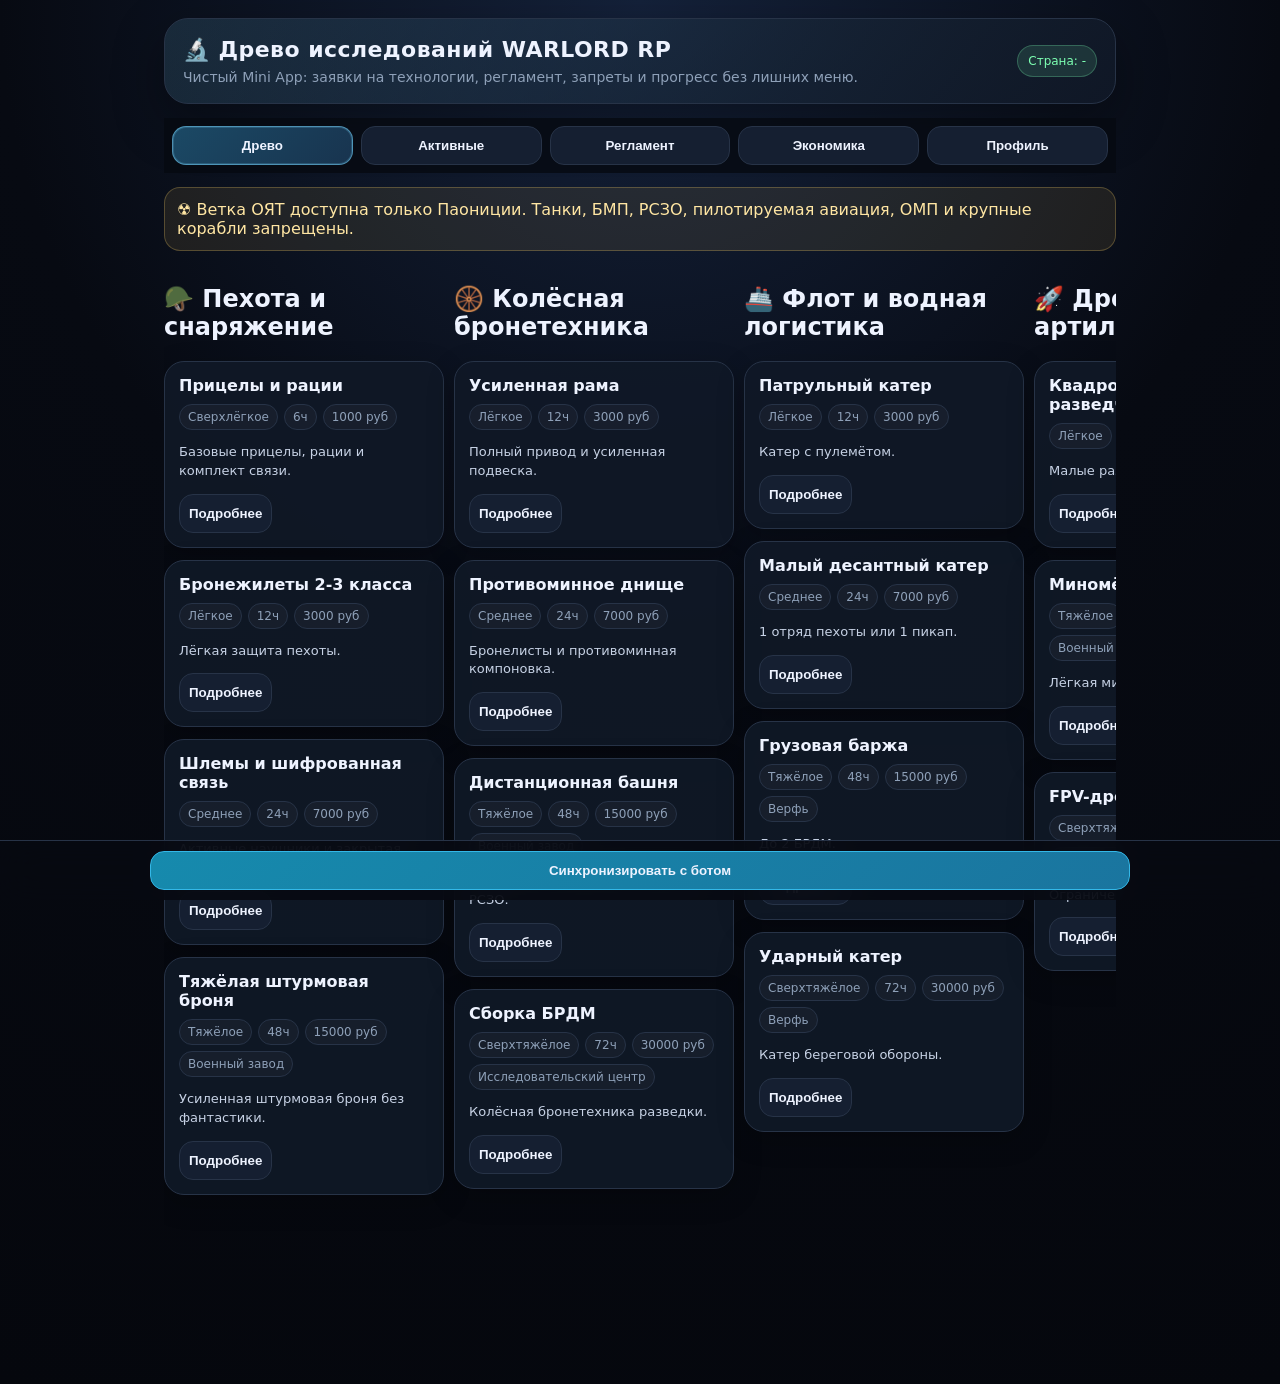
==== index.html @ 2badfe62 "Add autonomous Warlord RP mini app bot" ====
<!doctype html>
<html lang="ru">
<head>
  <meta charset="utf-8">
  <meta name="viewport" content="width=device-width,initial-scale=1,maximum-scale=1,user-scalable=no">
  <title>WARLORD RP — Древо исследований</title>
  <script src="https://telegram.org/js/telegram-web-app.js"></script>
  <style>
    :root{color-scheme:dark;--bg:#070a12;--panel:#101827;--panel2:#151f31;--line:#273347;--text:#eef3ff;--muted:#8ea0b8;--accent:#78d7ff;--good:#7dffb2;--warn:#ffd166;--bad:#ff6b6b;--shadow:0 18px 50px rgba(0,0,0,.35);font-family:Inter,system-ui,-apple-system,BlinkMacSystemFont,"Segoe UI",sans-serif}*{box-sizing:border-box}body{margin:0;background:radial-gradient(circle at top,#14213a 0,#070a12 42%,#05070d 100%);color:var(--text);min-height:100vh}.app{max-width:980px;margin:0 auto;padding:18px 14px 90px}.hero{display:flex;justify-content:space-between;gap:14px;align-items:center;padding:18px;border:1px solid var(--line);border-radius:24px;background:linear-gradient(135deg,rgba(120,215,255,.13),rgba(16,24,39,.92));box-shadow:var(--shadow)}.hero h1{margin:0;font-size:22px;letter-spacing:.02em}.hero p{margin:7px 0 0;color:var(--muted);font-size:14px}.badge{padding:8px 10px;border-radius:999px;background:rgba(125,255,178,.12);color:var(--good);border:1px solid rgba(125,255,178,.25);white-space:nowrap;font-size:12px}.tabs{position:sticky;top:0;z-index:5;display:grid;grid-template-columns:repeat(5,1fr);gap:8px;margin:14px 0;padding:8px;background:rgba(7,10,18,.82);backdrop-filter:blur(16px)}button{border:0;color:var(--text);background:var(--panel2);border:1px solid var(--line);border-radius:14px;padding:11px 9px;font-weight:700;cursor:pointer}button.active{background:linear-gradient(135deg,#1b4965,#18344f);border-color:rgba(120,215,255,.55);box-shadow:0 0 0 1px rgba(120,215,255,.18) inset}.grid{display:grid;grid-template-columns:repeat(auto-fit,minmax(240px,1fr));gap:12px}.card{background:rgba(16,24,39,.92);border:1px solid var(--line);border-radius:20px;padding:14px;box-shadow:0 8px 28px rgba(0,0,0,.22)}.card h3{margin:0 0 8px;font-size:16px}.meta{display:flex;flex-wrap:wrap;gap:6px;margin:9px 0}.pill{font-size:12px;color:var(--muted);border:1px solid var(--line);border-radius:999px;padding:5px 8px;background:rgba(255,255,255,.03)}.locked{border-color:rgba(255,107,107,.4);opacity:.85}.exclusive{border-color:rgba(255,209,102,.45)}.desc{color:#c7d2e5;font-size:13px;line-height:1.45}.actions{display:flex;gap:8px;margin-top:12px}.primary{background:linear-gradient(135deg,#168aad,#1a759f);border-color:#34b8e8}.ghost{background:transparent}.notice{margin:10px 0;padding:12px;border-radius:16px;background:rgba(255,209,102,.09);border:1px solid rgba(255,209,102,.25);color:#ffe6a3}.tree{display:flex;gap:10px;overflow:auto;padding:4px 0 12px}.branch{min-width:280px}.modal{position:fixed;inset:0;display:none;align-items:flex-end;background:rgba(0,0,0,.62);z-index:10}.modal.show{display:flex}.sheet{width:100%;max-width:980px;margin:0 auto;background:#0d1422;border:1px solid var(--line);border-radius:24px 24px 0 0;padding:18px;box-shadow:var(--shadow)}.sheet h2{margin:0 0 8px}.row{display:flex;justify-content:space-between;gap:10px;border-top:1px solid var(--line);padding:10px 0;color:#cbd7ea}.footer{position:fixed;left:0;right:0;bottom:0;padding:10px 14px;background:rgba(7,10,18,.88);backdrop-filter:blur(16px);border-top:1px solid var(--line)}.footer button{width:100%;max-width:980px;display:block;margin:0 auto}.hidden{display:none}@media(max-width:640px){.hero{align-items:flex-start;flex-direction:column}.tabs{grid-template-columns:repeat(2,1fr)}.tabs button:last-child{grid-column:1/-1}}
  </style>
</head>
<body>
<div class="app">
  <section class="hero"><div><h1>🔬 Древо исследований WARLORD RP</h1><p>Чистый Mini App: заявки на технологии, регламент, запреты и прогресс без лишних меню.</p></div><div class="badge" id="countryBadge">Страна: -</div></section>
  <nav class="tabs" id="tabs"><button data-tab="tree" class="active">Древо</button><button data-tab="active">Активные</button><button data-tab="rules">Регламент</button><button data-tab="economy">Экономика</button><button data-tab="profile">Профиль</button></nav>
  <main>
    <section id="tree" class="tab"><div class="notice">☢️ Ветка ОЯТ доступна только Паониции. Танки, БМП, РСЗО, пилотируемая авиация, ОМП и крупные корабли запрещены.</div><div class="tree" id="techTree"></div></section>
    <section id="active" class="tab hidden"><div class="grid" id="activeList"></div></section>
    <section id="rules" class="tab hidden"><div class="grid"><div class="card"><h3>⛔ Tech Ban</h3><p class="desc">Запрещены танки, БМП, тяжёлая гусеничная бронетехника, РСЗО, пилотируемая авиация, ядерное/химическое ОМП, крейсеры и эсминцы.</p></div><div class="card"><h3>☢️ ОЯТ</h3><p class="desc">ОЯТ и кислотная ветка являются закрытой национальной разработкой Паониции.</p></div><div class="card"><h3>🚢 Флот</h3><p class="desc">Разрешены малые/средние классы и логистика: катера, десантные катера, баржи, ударные катера береговой охраны.</p></div></div></section>
    <section id="economy" class="tab hidden"><div class="grid"><div class="card"><h3>💰 Формула дохода</h3><p class="desc">1000 + фабрики×500 + порты×300 + налог×население.</p></div><div class="card"><h3>📉 Расход</h3><p class="desc">Солдаты×5 + граждане×2. Экономика тикает автономно в БД.</p></div></div></section>
    <section id="profile" class="tab hidden"><div class="card"><h3>👤 Игровой профиль</h3><div class="row"><span>Telegram</span><b id="tgName">-</b></div><div class="row"><span>Код страны</span><b id="countryCode">-</b></div><div class="row"><span>Режим</span><b>Mini App SDK</b></div></div></section>
  </main>
</div>
<div class="modal" id="modal"><div class="sheet"><h2 id="modalTitle">-</h2><p class="desc" id="modalDesc"></p><div id="modalMeta"></div><div class="actions"><button class="primary" id="startBtn">Начать исследование</button><button class="ghost" id="closeBtn">Закрыть</button></div></div></div>
<div class="footer"><button class="primary" id="syncBtn">Синхронизировать с ботом</button></div>
<script>
const tg=window.Telegram?.WebApp; if(tg){tg.ready();tg.expand();}
const TECHS={"exclusive_denial":"⚠️ Данная технология является закрытой национальной разработкой Паониции!","tiers":{"ultralight":{"label":"Сверхлёгкое","hours":6,"cost":1000},"light":{"label":"Лёгкое","hours":12,"cost":3000},"medium":{"label":"Среднее","hours":24,"cost":7000},"heavy":{"label":"Тяжёлое","hours":48,"cost":15000},"superheavy":{"label":"Сверхтяжёлое","hours":72,"cost":30000}},"branches":[{"id":"infantry","title":"🪖 Пехота и снаряжение","techs":[{"id":"optics_base","title":"Прицелы и рации","tier":"ultralight","description":"Базовые прицелы, рации и комплект связи.","requires":[]},{"id":"light_armor","title":"Бронежилеты 2-3 класса","tier":"light","description":"Лёгкая защита пехоты.","requires":["optics_base"]},{"id":"tactical_comms","title":"Шлемы и шифрованная связь","tier":"medium","description":"Активные наушники и закрытая связь.","requires":["light_armor"]},{"id":"heavy_exo_vest","title":"Тяжёлая штурмовая броня","tier":"heavy","description":"Усиленная штурмовая броня без фантастики.","requires":["tactical_comms"],"building_required":"Военный завод"}]},{"id":"wheeled_armor","title":"🛞 Колёсная бронетехника","techs":[{"id":"heavy_chassis","title":"Усиленная рама","tier":"light","description":"Полный привод и усиленная подвеска.","requires":[]},{"id":"composite_armor","title":"Противоминное днище","tier":"medium","description":"Бронелисты и противоминная компоновка.","requires":["heavy_chassis"]},{"id":"turret_system","title":"Дистанционная башня","tier":"heavy","description":"Пулемётные модули без пушек и РСЗО.","requires":["composite_armor"],"building_required":"Военный завод"},{"id":"brdm_assembly","title":"Сборка БРДМ","tier":"superheavy","description":"Колёсная бронетехника разведки.","requires":["turret_system"],"building_required":"Исследовательский центр"}]},{"id":"navy_logistics","title":"🚢 Флот и водная логистика","techs":[{"id":"patrol_boat","title":"Патрульный катер","tier":"light","description":"Катер с пулемётом.","requires":[]},{"id":"landing_craft","title":"Малый десантный катер","tier":"medium","description":"1 отряд пехоты или 1 пикап.","requires":["patrol_boat"]},{"id":"transport_barge","title":"Грузовая баржа","tier":"heavy","description":"До 2 БРДМ.","requires":["landing_craft"],"building_required":"Верфь"},{"id":"rocket_boat","title":"Ударный катер","tier":"superheavy","description":"Катер береговой обороны.","requires":["transport_barge"],"building_required":"Верфь"}]},{"id":"drones_artillery","title":"🚀 Дроны и артиллерия","techs":[{"id":"recon_drones","title":"Квадрокоптеры-разведчики","tier":"light","description":"Малые разведывательные дроны.","requires":[]},{"id":"light_mortars","title":"Миномёты до 120-мм","tier":"heavy","description":"Лёгкая миномётная поддержка.","requires":["recon_drones"],"building_required":"Военный завод"},{"id":"fpv_strike","title":"FPV-дроны камикадзе","tier":"superheavy","description":"Ограниченные ударные FPV.","requires":["light_mortars"],"building_required":"Исследовательский центр"}]},{"id":"oyat_acid","title":"☢️ ОЯТ и кислотное оружие","exclusive_country_code":"paonitsiya","techs":[{"id":"oyat_processing","title":"Извлечение и консервация ОЯТ","tier":"light","description":"Закрытая ветка Паониции.","requires":[]},{"id":"acid_canisters","title":"Кислотные баллоны","tier":"medium","description":"Едкие баллоны и фугасы.","requires":["oyat_processing"]},{"id":"acid_shells","title":"Хим-снаряды для миномётов","tier":"heavy","description":"Кислотные боеприпасы не-ОМП.","requires":["acid_canisters"],"building_required":"Военный завод"},{"id":"acid_aerosol","title":"Аэрозольные системы ОЯТ","tier":"superheavy","description":"Едкие мины и распылители.","requires":["acid_shells"],"building_required":"Исследовательский центр"}]}]};
const params=new URLSearchParams(location.search);let country=(params.get('country_code')||localStorage.country_code||'').toLowerCase();document.getElementById('countryCode').textContent=country||'-';document.getElementById('countryBadge').textContent='Страна: '+(country||'-');document.getElementById('tgName').textContent=tg?.initDataUnsafe?.user?.username?'@'+tg.initDataUnsafe.user.username:'-';let selected=null;function tier(t){return TECHS.tiers[t]||{};}function canOpen(branch){return !branch.exclusive_country_code||branch.exclusive_country_code===country;}function card(branch,tech){const tr=tier(tech.tier);const locked=!canOpen(branch);return `<div class="card ${locked?'locked':''} ${branch.exclusive_country_code?'exclusive':''}"><h3>${tech.title}</h3><div class="meta"><span class="pill">${tr.label}</span><span class="pill">${tr.hours}ч</span><span class="pill">${tr.cost} руб</span>${tech.building_required?`<span class="pill">${tech.building_required}</span>`:''}</div><p class="desc">${tech.description}</p><div class="actions"><button onclick="openTech('${branch.id}','${tech.id}')">Подробнее</button></div></div>`}function render(){techTree.innerHTML=TECHS.branches.map(b=>`<div class="branch"><h2>${b.title}</h2>${!canOpen(b)?`<div class="notice">${TECHS.exclusive_denial}</div>`:''}<div class="grid">${b.techs.map(t=>card(b,t)).join('')}</div></div>`).join('');activeList.innerHTML='<div class="card"><h3>Текущие исследования</h3><p class="desc">Активные проекты загружаются ботом после отправки заявки через Mini App.</p></div>'}window.openTech=(bid,tid)=>{const b=TECHS.branches.find(x=>x.id===bid),t=b.techs.find(x=>x.id===tid),tr=tier(t.tier);selected={branch:b,tech:t};modalTitle.textContent=t.title;modalDesc.textContent=t.description;modalMeta.innerHTML=`<div class="row"><span>Класс</span><b>${tr.label}</b></div><div class="row"><span>Время</span><b>${tr.hours}ч</b></div><div class="row"><span>Цена</span><b>${tr.cost} руб</b></div><div class="row"><span>Требования</span><b>${(t.requires||[]).join(', ')||'-'}</b></div>`;startBtn.disabled=false;startBtn.textContent='Начать исследование';if(!canOpen(b)){startBtn.disabled=true;startBtn.textContent=TECHS.exclusive_denial}modal.classList.add('show')};closeBtn.onclick=()=>modal.classList.remove('show');startBtn.onclick=()=>{if(!selected)return;const payload={type:'research_start',country_code:country,tech_id:selected.tech.id,branch_id:selected.branch.id};if(tg)tg.sendData(JSON.stringify(payload));else alert(JSON.stringify(payload,null,2));};syncBtn.onclick=()=>{const payload={type:'sync_request',country_code:country};if(tg)tg.sendData(JSON.stringify(payload));else alert(JSON.stringify(payload,null,2));};tabs.onclick=e=>{if(e.target.tagName!=='BUTTON')return;document.querySelectorAll('.tabs button').forEach(b=>b.classList.remove('active'));e.target.classList.add('active');document.querySelectorAll('.tab').forEach(s=>s.classList.add('hidden'));document.getElementById(e.target.dataset.tab).classList.remove('hidden')};render();
</script>
</body>
</html>
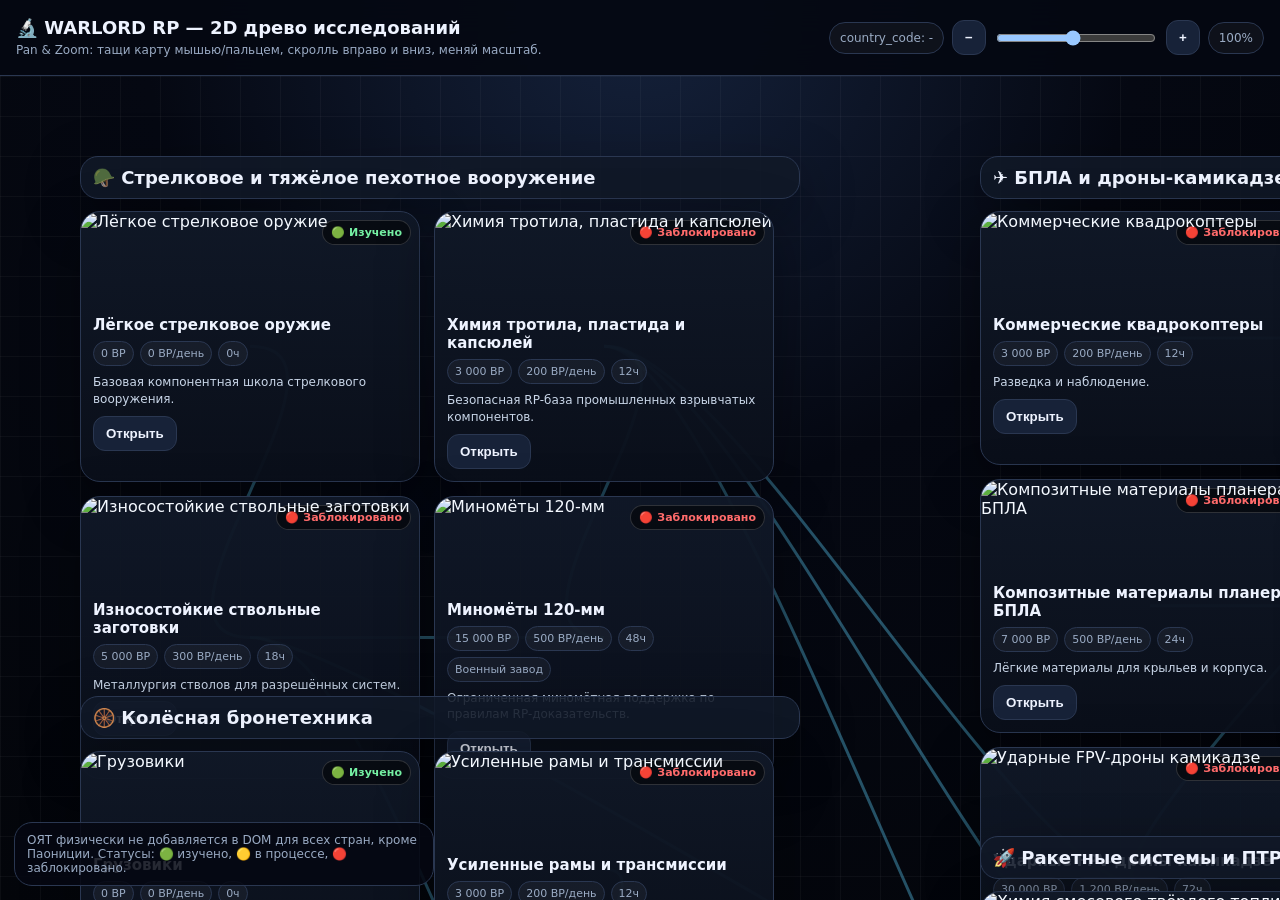
==== commit 8b0ef861: "Add autonomous Warlord RP mechanics" ====
--- a/index.html
+++ b/index.html
@@ -6,27 +6,30 @@
   <title>WARLORD RP — Древо исследований</title>
   <script src="https://telegram.org/js/telegram-web-app.js"></script>
   <style>
-    :root{color-scheme:dark;--bg:#070a12;--panel:#101827;--panel2:#151f31;--line:#273347;--text:#eef3ff;--muted:#8ea0b8;--accent:#78d7ff;--good:#7dffb2;--warn:#ffd166;--bad:#ff6b6b;--shadow:0 18px 50px rgba(0,0,0,.35);font-family:Inter,system-ui,-apple-system,BlinkMacSystemFont,"Segoe UI",sans-serif}*{box-sizing:border-box}body{margin:0;background:radial-gradient(circle at top,#14213a 0,#070a12 42%,#05070d 100%);color:var(--text);min-height:100vh}.app{max-width:980px;margin:0 auto;padding:18px 14px 90px}.hero{display:flex;justify-content:space-between;gap:14px;align-items:center;padding:18px;border:1px solid var(--line);border-radius:24px;background:linear-gradient(135deg,rgba(120,215,255,.13),rgba(16,24,39,.92));box-shadow:var(--shadow)}.hero h1{margin:0;font-size:22px;letter-spacing:.02em}.hero p{margin:7px 0 0;color:var(--muted);font-size:14px}.badge{padding:8px 10px;border-radius:999px;background:rgba(125,255,178,.12);color:var(--good);border:1px solid rgba(125,255,178,.25);white-space:nowrap;font-size:12px}.tabs{position:sticky;top:0;z-index:5;display:grid;grid-template-columns:repeat(5,1fr);gap:8px;margin:14px 0;padding:8px;background:rgba(7,10,18,.82);backdrop-filter:blur(16px)}button{border:0;color:var(--text);background:var(--panel2);border:1px solid var(--line);border-radius:14px;padding:11px 9px;font-weight:700;cursor:pointer}button.active{background:linear-gradient(135deg,#1b4965,#18344f);border-color:rgba(120,215,255,.55);box-shadow:0 0 0 1px rgba(120,215,255,.18) inset}.grid{display:grid;grid-template-columns:repeat(auto-fit,minmax(240px,1fr));gap:12px}.card{background:rgba(16,24,39,.92);border:1px solid var(--line);border-radius:20px;padding:14px;box-shadow:0 8px 28px rgba(0,0,0,.22)}.card h3{margin:0 0 8px;font-size:16px}.meta{display:flex;flex-wrap:wrap;gap:6px;margin:9px 0}.pill{font-size:12px;color:var(--muted);border:1px solid var(--line);border-radius:999px;padding:5px 8px;background:rgba(255,255,255,.03)}.locked{border-color:rgba(255,107,107,.4);opacity:.85}.exclusive{border-color:rgba(255,209,102,.45)}.desc{color:#c7d2e5;font-size:13px;line-height:1.45}.actions{display:flex;gap:8px;margin-top:12px}.primary{background:linear-gradient(135deg,#168aad,#1a759f);border-color:#34b8e8}.ghost{background:transparent}.notice{margin:10px 0;padding:12px;border-radius:16px;background:rgba(255,209,102,.09);border:1px solid rgba(255,209,102,.25);color:#ffe6a3}.tree{display:flex;gap:10px;overflow:auto;padding:4px 0 12px}.branch{min-width:280px}.modal{position:fixed;inset:0;display:none;align-items:flex-end;background:rgba(0,0,0,.62);z-index:10}.modal.show{display:flex}.sheet{width:100%;max-width:980px;margin:0 auto;background:#0d1422;border:1px solid var(--line);border-radius:24px 24px 0 0;padding:18px;box-shadow:var(--shadow)}.sheet h2{margin:0 0 8px}.row{display:flex;justify-content:space-between;gap:10px;border-top:1px solid var(--line);padding:10px 0;color:#cbd7ea}.footer{position:fixed;left:0;right:0;bottom:0;padding:10px 14px;background:rgba(7,10,18,.88);backdrop-filter:blur(16px);border-top:1px solid var(--line)}.footer button{width:100%;max-width:980px;display:block;margin:0 auto}.hidden{display:none}@media(max-width:640px){.hero{align-items:flex-start;flex-direction:column}.tabs{grid-template-columns:repeat(2,1fr)}.tabs button:last-child{grid-column:1/-1}}
+    :root{color-scheme:dark;--bg:#050812;--panel:#101827;--panel2:#172238;--line:#2a3751;--text:#eef3ff;--muted:#9aabc4;--accent:#73d7ff;--good:#75f0a3;--warn:#ffd166;--bad:#ff6b6b;--shadow:0 18px 55px rgba(0,0,0,.35);font-family:Inter,system-ui,-apple-system,BlinkMacSystemFont,"Segoe UI",sans-serif}*{box-sizing:border-box}html,body{height:100%;margin:0;background:radial-gradient(circle at top,#15223c 0,#050812 45%,#03050a 100%);color:var(--text);overflow:hidden}.topbar{height:76px;display:flex;align-items:center;justify-content:space-between;gap:12px;padding:12px 16px;border-bottom:1px solid var(--line);background:rgba(5,8,18,.92);backdrop-filter:blur(18px);position:relative;z-index:5}.title h1{font-size:18px;line-height:1.1;margin:0}.title p{margin:5px 0 0;color:var(--muted);font-size:12px}.controls{display:flex;align-items:center;gap:8px;flex-wrap:wrap;justify-content:flex-end}.badge,.zoomLabel{border:1px solid var(--line);border-radius:999px;background:rgba(255,255,255,.04);padding:8px 10px;color:var(--muted);font-size:12px;white-space:nowrap}button{border:1px solid var(--line);background:var(--panel2);color:var(--text);border-radius:12px;padding:9px 12px;font-weight:800;cursor:pointer}.primary{background:linear-gradient(135deg,#168aad,#1a759f);border-color:#42c5ef}.viewport{height:calc(100% - 76px);overflow:scroll;cursor:grab;touch-action:none}.viewport.dragging{cursor:grabbing}.world{position:relative;width:3400px;height:2200px;transform-origin:0 0;background-image:linear-gradient(rgba(255,255,255,.035) 1px,transparent 1px),linear-gradient(90deg,rgba(255,255,255,.035) 1px,transparent 1px);background-size:40px 40px}.branch{position:absolute;width:720px}.branch h2{font-size:18px;margin:0 0 12px;padding:10px 12px;border:1px solid var(--line);border-radius:18px;background:rgba(16,24,39,.88);box-shadow:var(--shadow)}.nodes{display:grid;grid-template-columns:repeat(2,340px);gap:14px}.card{min-height:226px;border:1px solid var(--line);border-radius:20px;background:linear-gradient(180deg,rgba(16,24,39,.96),rgba(10,15,26,.96));box-shadow:var(--shadow);overflow:hidden;position:relative}.card img{width:100%;height:92px;object-fit:cover;display:block;filter:saturate(.9) contrast(1.05)}.body{padding:12px}.body h3{margin:0 0 7px;font-size:15px}.desc{font-size:12px;line-height:1.4;color:#c9d6e8;margin:8px 0}.meta{display:flex;flex-wrap:wrap;gap:6px}.pill{font-size:11px;border:1px solid var(--line);border-radius:999px;background:rgba(255,255,255,.045);color:var(--muted);padding:5px 7px}.status{position:absolute;top:8px;right:8px;padding:5px 8px;border-radius:999px;font-size:11px;font-weight:900;background:rgba(0,0,0,.52);border:1px solid rgba(255,255,255,.16)}.studied{color:var(--good)}.active{color:var(--warn)}.locked{color:var(--bad)}.exclusiveNotice{padding:12px;border:1px solid rgba(255,209,102,.36);border-radius:16px;background:rgba(255,209,102,.1);color:#ffe5a3;margin:0 0 12px}.lines{position:absolute;inset:0;pointer-events:none}.modal{position:fixed;inset:0;background:rgba(0,0,0,.62);display:none;align-items:flex-end;z-index:10}.modal.show{display:flex}.sheet{width:100%;max-height:72vh;overflow:auto;background:#0c1322;border:1px solid var(--line);border-radius:26px 26px 0 0;padding:18px;box-shadow:var(--shadow)}.sheet h2{margin:0 0 8px}.row{display:flex;justify-content:space-between;gap:10px;border-top:1px solid var(--line);padding:10px 0;color:#cad6e8}.row b{text-align:right}.range{width:160px}.help{position:fixed;left:14px;bottom:14px;max-width:420px;border:1px solid var(--line);border-radius:18px;background:rgba(5,8,18,.86);padding:10px 12px;color:var(--muted);font-size:12px;z-index:4}@media(max-width:720px){.topbar{height:112px;align-items:flex-start;flex-direction:column}.viewport{height:calc(100% - 112px)}.range{width:110px}.help{display:none}}
   </style>
 </head>
 <body>
-<div class="app">
-  <section class="hero"><div><h1>🔬 Древо исследований WARLORD RP</h1><p>Чистый Mini App: заявки на технологии, регламент, запреты и прогресс без лишних меню.</p></div><div class="badge" id="countryBadge">Страна: -</div></section>
-  <nav class="tabs" id="tabs"><button data-tab="tree" class="active">Древо</button><button data-tab="active">Активные</button><button data-tab="rules">Регламент</button><button data-tab="economy">Экономика</button><button data-tab="profile">Профиль</button></nav>
-  <main>
-    <section id="tree" class="tab"><div class="notice">☢️ Ветка ОЯТ доступна только Паониции. Танки, БМП, РСЗО, пилотируемая авиация, ОМП и крупные корабли запрещены.</div><div class="tree" id="techTree"></div></section>
-    <section id="active" class="tab hidden"><div class="grid" id="activeList"></div></section>
-    <section id="rules" class="tab hidden"><div class="grid"><div class="card"><h3>⛔ Tech Ban</h3><p class="desc">Запрещены танки, БМП, тяжёлая гусеничная бронетехника, РСЗО, пилотируемая авиация, ядерное/химическое ОМП, крейсеры и эсминцы.</p></div><div class="card"><h3>☢️ ОЯТ</h3><p class="desc">ОЯТ и кислотная ветка являются закрытой национальной разработкой Паониции.</p></div><div class="card"><h3>🚢 Флот</h3><p class="desc">Разрешены малые/средние классы и логистика: катера, десантные катера, баржи, ударные катера береговой охраны.</p></div></div></section>
-    <section id="economy" class="tab hidden"><div class="grid"><div class="card"><h3>💰 Формула дохода</h3><p class="desc">1000 + фабрики×500 + порты×300 + налог×население.</p></div><div class="card"><h3>📉 Расход</h3><p class="desc">Солдаты×5 + граждане×2. Экономика тикает автономно в БД.</p></div></div></section>
-    <section id="profile" class="tab hidden"><div class="card"><h3>👤 Игровой профиль</h3><div class="row"><span>Telegram</span><b id="tgName">-</b></div><div class="row"><span>Код страны</span><b id="countryCode">-</b></div><div class="row"><span>Режим</span><b>Mini App SDK</b></div></div></section>
-  </main>
-</div>
-<div class="modal" id="modal"><div class="sheet"><h2 id="modalTitle">-</h2><p class="desc" id="modalDesc"></p><div id="modalMeta"></div><div class="actions"><button class="primary" id="startBtn">Начать исследование</button><button class="ghost" id="closeBtn">Закрыть</button></div></div></div>
-<div class="footer"><button class="primary" id="syncBtn">Синхронизировать с ботом</button></div>
+<header class="topbar">
+  <div class="title"><h1>🔬 WARLORD RP — 2D древо исследований</h1><p>Pan & Zoom: тащи карту мышью/пальцем, скролль вправо и вниз, меняй масштаб.</p></div>
+  <div class="controls"><span class="badge" id="countryBadge">country_code: -</span><button id="zoomOut">−</button><input id="zoom" class="range" type="range" min="45" max="160" value="100"><button id="zoomIn">+</button><span class="zoomLabel" id="zoomLabel">100%</span></div>
+</header>
+<main id="viewport" class="viewport"><section id="world" class="world"><svg id="lines" class="lines" width="3400" height="2200"></svg><div id="branches"></div></section></main>
+<div class="help">ОЯТ физически не добавляется в DOM для всех стран, кроме Паониции. Статусы: 🟢 изучено, 🟡 в процессе, 🔴 заблокировано.</div>
+<div id="modal" class="modal"><div class="sheet"><h2 id="modalTitle"></h2><p id="modalDesc" class="desc"></p><div id="modalRows"></div><button class="primary" id="startBtn">Начать исследование</button><button id="closeBtn">Закрыть</button></div></div>
 <script>
-const tg=window.Telegram?.WebApp; if(tg){tg.ready();tg.expand();}
-const TECHS={"exclusive_denial":"⚠️ Данная технология является закрытой национальной разработкой Паониции!","tiers":{"ultralight":{"label":"Сверхлёгкое","hours":6,"cost":1000},"light":{"label":"Лёгкое","hours":12,"cost":3000},"medium":{"label":"Среднее","hours":24,"cost":7000},"heavy":{"label":"Тяжёлое","hours":48,"cost":15000},"superheavy":{"label":"Сверхтяжёлое","hours":72,"cost":30000}},"branches":[{"id":"infantry","title":"🪖 Пехота и снаряжение","techs":[{"id":"optics_base","title":"Прицелы и рации","tier":"ultralight","description":"Базовые прицелы, рации и комплект связи.","requires":[]},{"id":"light_armor","title":"Бронежилеты 2-3 класса","tier":"light","description":"Лёгкая защита пехоты.","requires":["optics_base"]},{"id":"tactical_comms","title":"Шлемы и шифрованная связь","tier":"medium","description":"Активные наушники и закрытая связь.","requires":["light_armor"]},{"id":"heavy_exo_vest","title":"Тяжёлая штурмовая броня","tier":"heavy","description":"Усиленная штурмовая броня без фантастики.","requires":["tactical_comms"],"building_required":"Военный завод"}]},{"id":"wheeled_armor","title":"🛞 Колёсная бронетехника","techs":[{"id":"heavy_chassis","title":"Усиленная рама","tier":"light","description":"Полный привод и усиленная подвеска.","requires":[]},{"id":"composite_armor","title":"Противоминное днище","tier":"medium","description":"Бронелисты и противоминная компоновка.","requires":["heavy_chassis"]},{"id":"turret_system","title":"Дистанционная башня","tier":"heavy","description":"Пулемётные модули без пушек и РСЗО.","requires":["composite_armor"],"building_required":"Военный завод"},{"id":"brdm_assembly","title":"Сборка БРДМ","tier":"superheavy","description":"Колёсная бронетехника разведки.","requires":["turret_system"],"building_required":"Исследовательский центр"}]},{"id":"navy_logistics","title":"🚢 Флот и водная логистика","techs":[{"id":"patrol_boat","title":"Патрульный катер","tier":"light","description":"Катер с пулемётом.","requires":[]},{"id":"landing_craft","title":"Малый десантный катер","tier":"medium","description":"1 отряд пехоты или 1 пикап.","requires":["patrol_boat"]},{"id":"transport_barge","title":"Грузовая баржа","tier":"heavy","description":"До 2 БРДМ.","requires":["landing_craft"],"building_required":"Верфь"},{"id":"rocket_boat","title":"Ударный катер","tier":"superheavy","description":"Катер береговой обороны.","requires":["transport_barge"],"building_required":"Верфь"}]},{"id":"drones_artillery","title":"🚀 Дроны и артиллерия","techs":[{"id":"recon_drones","title":"Квадрокоптеры-разведчики","tier":"light","description":"Малые разведывательные дроны.","requires":[]},{"id":"light_mortars","title":"Миномёты до 120-мм","tier":"heavy","description":"Лёгкая миномётная поддержка.","requires":["recon_drones"],"building_required":"Военный завод"},{"id":"fpv_strike","title":"FPV-дроны камикадзе","tier":"superheavy","description":"Ограниченные ударные FPV.","requires":["light_mortars"],"building_required":"Исследовательский центр"}]},{"id":"oyat_acid","title":"☢️ ОЯТ и кислотное оружие","exclusive_country_code":"paonitsiya","techs":[{"id":"oyat_processing","title":"Извлечение и консервация ОЯТ","tier":"light","description":"Закрытая ветка Паониции.","requires":[]},{"id":"acid_canisters","title":"Кислотные баллоны","tier":"medium","description":"Едкие баллоны и фугасы.","requires":["oyat_processing"]},{"id":"acid_shells","title":"Хим-снаряды для миномётов","tier":"heavy","description":"Кислотные боеприпасы не-ОМП.","requires":["acid_canisters"],"building_required":"Военный завод"},{"id":"acid_aerosol","title":"Аэрозольные системы ОЯТ","tier":"superheavy","description":"Едкие мины и распылители.","requires":["acid_shells"],"building_required":"Исследовательский центр"}]}]};
-const params=new URLSearchParams(location.search);let country=(params.get('country_code')||localStorage.country_code||'').toLowerCase();document.getElementById('countryCode').textContent=country||'-';document.getElementById('countryBadge').textContent='Страна: '+(country||'-');document.getElementById('tgName').textContent=tg?.initDataUnsafe?.user?.username?'@'+tg.initDataUnsafe.user.username:'-';let selected=null;function tier(t){return TECHS.tiers[t]||{};}function canOpen(branch){return !branch.exclusive_country_code||branch.exclusive_country_code===country;}function card(branch,tech){const tr=tier(tech.tier);const locked=!canOpen(branch);return `<div class="card ${locked?'locked':''} ${branch.exclusive_country_code?'exclusive':''}"><h3>${tech.title}</h3><div class="meta"><span class="pill">${tr.label}</span><span class="pill">${tr.hours}ч</span><span class="pill">${tr.cost} руб</span>${tech.building_required?`<span class="pill">${tech.building_required}</span>`:''}</div><p class="desc">${tech.description}</p><div class="actions"><button onclick="openTech('${branch.id}','${tech.id}')">Подробнее</button></div></div>`}function render(){techTree.innerHTML=TECHS.branches.map(b=>`<div class="branch"><h2>${b.title}</h2>${!canOpen(b)?`<div class="notice">${TECHS.exclusive_denial}</div>`:''}<div class="grid">${b.techs.map(t=>card(b,t)).join('')}</div></div>`).join('');activeList.innerHTML='<div class="card"><h3>Текущие исследования</h3><p class="desc">Активные проекты загружаются ботом после отправки заявки через Mini App.</p></div>'}window.openTech=(bid,tid)=>{const b=TECHS.branches.find(x=>x.id===bid),t=b.techs.find(x=>x.id===tid),tr=tier(t.tier);selected={branch:b,tech:t};modalTitle.textContent=t.title;modalDesc.textContent=t.description;modalMeta.innerHTML=`<div class="row"><span>Класс</span><b>${tr.label}</b></div><div class="row"><span>Время</span><b>${tr.hours}ч</b></div><div class="row"><span>Цена</span><b>${tr.cost} руб</b></div><div class="row"><span>Требования</span><b>${(t.requires||[]).join(', ')||'-'}</b></div>`;startBtn.disabled=false;startBtn.textContent='Начать исследование';if(!canOpen(b)){startBtn.disabled=true;startBtn.textContent=TECHS.exclusive_denial}modal.classList.add('show')};closeBtn.onclick=()=>modal.classList.remove('show');startBtn.onclick=()=>{if(!selected)return;const payload={type:'research_start',country_code:country,tech_id:selected.tech.id,branch_id:selected.branch.id};if(tg)tg.sendData(JSON.stringify(payload));else alert(JSON.stringify(payload,null,2));};syncBtn.onclick=()=>{const payload={type:'sync_request',country_code:country};if(tg)tg.sendData(JSON.stringify(payload));else alert(JSON.stringify(payload,null,2));};tabs.onclick=e=>{if(e.target.tagName!=='BUTTON')return;document.querySelectorAll('.tabs button').forEach(b=>b.classList.remove('active'));e.target.classList.add('active');document.querySelectorAll('.tab').forEach(s=>s.classList.add('hidden'));document.getElementById(e.target.dataset.tab).classList.remove('hidden')};render();
+const tg=window.Telegram?.WebApp;if(tg){tg.ready();tg.expand();}
+const params=new URLSearchParams(location.search);const init=tg?.initDataUnsafe||{};const user=init.user||{};const countryCode=(params.get('country_code')||localStorage.getItem('country_code')||user.language_code||'').toLowerCase();if(countryCode)localStorage.setItem('country_code',countryCode);countryBadge.textContent='country_code: '+(countryCode||'-');
+let TECHS=null;let selected=null;const studied=new Set((params.get('studied')||'starter_rifles,starter_truck').split(',').filter(Boolean));const active=new Set((params.get('active')||'').split(',').filter(Boolean));
+async function loadTechs(){try{TECHS=await fetch('techs.json',{cache:'no-store'}).then(r=>r.json());}catch(e){document.body.insertAdjacentHTML('beforeend','<pre style="position:fixed;inset:90px 16px;color:#ffb4b4">Не удалось загрузить techs.json: '+String(e)+'</pre>');return;}render();}
+function allowedBranch(b){return !b.exclusive_country_code||b.exclusive_country_code===countryCode;}function statusOf(t){if(studied.has(t.id))return ['🟢 Изучено','studied'];if(active.has(t.id))return ['🟡 В процессе','active'];const miss=(t.requires||[]).filter(x=>!studied.has(x));return miss.length?['🔴 Заблокировано','locked']:['🔴 Заблокировано','locked'];}
+function card(b,t,i){const [label,cls]=statusOf(t);return `<article class="card" id="node-${t.id}" data-id="${t.id}"><span class="status ${cls}">${label}</span><img src="${t.image_url}" alt="${escapeHtml(t.title)}"><div class="body"><h3>${escapeHtml(t.title)}</h3><div class="meta"><span class="pill">${t.cost.toLocaleString('ru-RU')} ВР</span><span class="pill">${t.daily_upkeep.toLocaleString('ru-RU')} ВР/день</span><span class="pill">${t.hours}ч</span>${t.building_required?`<span class="pill">${escapeHtml(t.building_required)}</span>`:''}</div><p class="desc">${escapeHtml(t.description)}</p><button onclick="openTech('${b.id}','${t.id}')">Открыть</button></div></article>`}
+function render(){const branches=TECHS.branches.filter(allowedBranch);document.getElementById('branches').innerHTML=branches.map(b=>`<section class="branch" style="left:${b.x}px;top:${b.y}px"><h2>${b.title}</h2><div class="nodes">${b.techs.map((t,i)=>card(b,t,i)).join('')}</div></section>`).join('');requestAnimationFrame(drawLines);}
+function drawLines(){lines.innerHTML='';const nodes=[...document.querySelectorAll('.card')];const byId=Object.fromEntries(nodes.map(n=>[n.dataset.id,n]));for(const b of TECHS.branches.filter(allowedBranch)){for(const t of b.techs){for(const r of t.requires||[]){if(!byId[r]||!byId[t.id])continue;const a=byId[r].getBoundingClientRect(),c=byId[t.id].getBoundingClientRect(),w=world.getBoundingClientRect();const x1=(a.left+a.width/2-w.left)/scale,y1=(a.top+a.height/2-w.top)/scale,x2=(c.left+c.width/2-w.left)/scale,y2=(c.top+c.height/2-w.top)/scale;const path=document.createElementNS('http://www.w3.org/2000/svg','path');path.setAttribute('d',`M${x1},${y1} C${x1+130},${y1} ${x2-130},${y2} ${x2},${y2}`);path.setAttribute('stroke','#4aa3c7');path.setAttribute('stroke-width','3');path.setAttribute('fill','none');path.setAttribute('opacity','.48');lines.appendChild(path);}}}}
+function openTech(bid,tid){const b=TECHS.branches.find(x=>x.id===bid),t=b.techs.find(x=>x.id===tid);selected={branch:b,tech:t};modalTitle.textContent=t.title;modalDesc.textContent=t.description;modalRows.innerHTML=`<div class="row"><span>Цена</span><b>${t.cost.toLocaleString('ru-RU')} ВР</b></div><div class="row"><span>Ежедневный уход</span><b>${t.daily_upkeep.toLocaleString('ru-RU')} ВР/день</b></div><div class="row"><span>Время</span><b>${t.hours}ч</b></div><div class="row"><span>Требования</span><b>${(t.requires||[]).join(', ')||'-'}</b></div><div class="row"><span>Здание</span><b>${t.building_required||'-'}</b></div>`;modal.classList.add('show');}
+startBtn.onclick=()=>{if(!selected)return;const payload={type:'research_start',country_code:countryCode,tech_id:selected.tech.id};if(tg)tg.sendData(JSON.stringify(payload));else alert(JSON.stringify(payload,null,2));};closeBtn.onclick=()=>modal.classList.remove('show');function escapeHtml(s){return String(s).replace(/[&<>"']/g,m=>({'&':'&amp;','<':'&lt;','>':'&gt;','"':'&quot;',"'":'&#39;'}[m]));}
+let scale=1;function setScale(v){scale=Math.max(.45,Math.min(1.6,v));world.style.transform=`scale(${scale})`;zoom.value=Math.round(scale*100);zoomLabel.textContent=Math.round(scale*100)+'%';drawLines();}zoom.oninput=e=>setScale(Number(e.target.value)/100);zoomIn.onclick=()=>setScale(scale+.1);zoomOut.onclick=()=>setScale(scale-.1);
+let dragging=false,lastX=0,lastY=0;viewport.addEventListener('pointerdown',e=>{dragging=true;lastX=e.clientX;lastY=e.clientY;viewport.setPointerCapture(e.pointerId);viewport.classList.add('dragging')});viewport.addEventListener('pointermove',e=>{if(!dragging)return;viewport.scrollLeft-=e.clientX-lastX;viewport.scrollTop-=e.clientY-lastY;lastX=e.clientX;lastY=e.clientY});viewport.addEventListener('pointerup',()=>{dragging=false;viewport.classList.remove('dragging')});viewport.addEventListener('scroll',()=>requestAnimationFrame(drawLines));loadTechs();
 </script>
 </body>
 </html>
